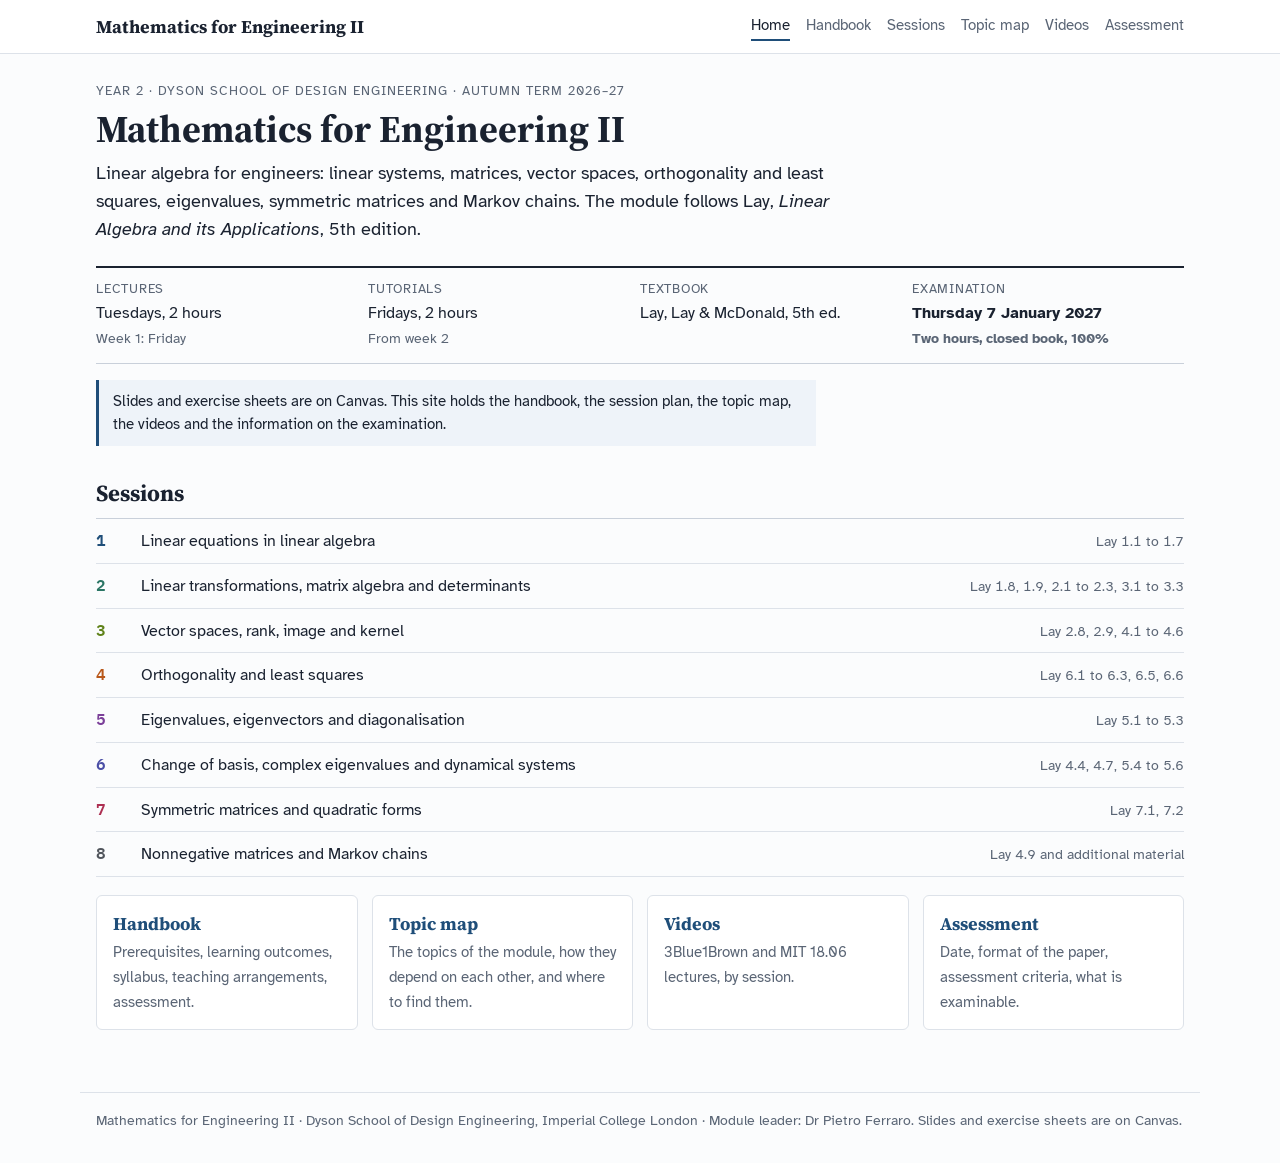
==== index.html @ e42fed83 "Course website: handbook, sessions, topic map, videos, assessment" ====
<!doctype html>
<html lang="en-GB">
<head>
<meta charset="utf-8">
<meta name="viewport" content="width=device-width, initial-scale=1, viewport-fit=cover">
<title>Mathematics for Engineering II</title>
<meta name="description" content="Course site for Mathematics for Engineering II: handbook, sessions, topic map, videos and examination.">
<link rel="preconnect" href="https://fonts.googleapis.com">
<link rel="preconnect" href="https://fonts.gstatic.com" crossorigin>
<link rel="stylesheet" href="https://fonts.googleapis.com/css2?family=Atkinson+Hyperlegible:ital,wght@0,400;0,700;1,400&family=IBM+Plex+Mono:wght@500;600&family=Source+Serif+4:opsz,wght@8..60,600;8..60,700&display=swap">
<link rel="stylesheet" href="assets/site.css">

</head>
<body>
<header class="bar"><div class="in"><a class="brand" href="./">Mathematics for Engineering II</a><nav aria-label="Site"><a href="./" aria-current="page">Home</a><a href="handbook.html">Handbook</a><a href="sessions.html">Sessions</a><a href="topic-map.html">Topic map</a><a href="videos.html">Videos</a><a href="assessment.html">Assessment</a></nav></div></header>
<main>
<div class="eyebrow">Year 2 · Dyson School of Design Engineering · Autumn Term 2026–27</div>
<h1>Mathematics for Engineering II</h1>
<p class="lede">Linear algebra for engineers: linear systems, matrices, vector spaces, orthogonality and least squares,
eigenvalues, symmetric matrices and Markov chains. The module follows Lay, <i>Linear Algebra and its Applications</i>, 5th edition.</p>
<dl class="facts">
  <div><dt>Lectures</dt><dd>Tuesdays, 2 hours<br><span class="small">Week 1: Friday</span></dd></div>
  <div><dt>Tutorials</dt><dd>Fridays, 2 hours<br><span class="small">From week 2</span></dd></div>
  <div><dt>Textbook</dt><dd>Lay, Lay &amp; McDonald, 5th ed.</dd></div>
  <div class="hl"><dt>Examination</dt><dd>Thursday 7 January 2027<br><span class="small">Two hours, closed book, 100%</span></dd></div>
</dl>
<div class="notice">Slides and exercise sheets are on Canvas. This site holds the handbook, the session plan, the topic map,
the videos and the information on the examination.</div>
<h2>Sessions</h2>
<ol class="plan"><li style="--sc: var(--s1)"><span class="n">1</span><a href="sessions.html#s1">Linear equations in linear algebra</a><span class="l">Lay 1.1 to 1.7</span></li><li style="--sc: var(--s2)"><span class="n">2</span><a href="sessions.html#s2">Linear transformations, matrix algebra and determinants</a><span class="l">Lay 1.8, 1.9, 2.1 to 2.3, 3.1 to 3.3</span></li><li style="--sc: var(--s3)"><span class="n">3</span><a href="sessions.html#s3">Vector spaces, rank, image and kernel</a><span class="l">Lay 2.8, 2.9, 4.1 to 4.6</span></li><li style="--sc: var(--s4)"><span class="n">4</span><a href="sessions.html#s4">Orthogonality and least squares</a><span class="l">Lay 6.1 to 6.3, 6.5, 6.6</span></li><li style="--sc: var(--s5)"><span class="n">5</span><a href="sessions.html#s5">Eigenvalues, eigenvectors and diagonalisation</a><span class="l">Lay 5.1 to 5.3</span></li><li style="--sc: var(--s6)"><span class="n">6</span><a href="sessions.html#s6">Change of basis, complex eigenvalues and dynamical systems</a><span class="l">Lay 4.4, 4.7, 5.4 to 5.6</span></li><li style="--sc: var(--s7)"><span class="n">7</span><a href="sessions.html#s7">Symmetric matrices and quadratic forms</a><span class="l">Lay 7.1, 7.2</span></li><li style="--sc: var(--s8)"><span class="n">8</span><a href="sessions.html#s8">Nonnegative matrices and Markov chains</a><span class="l">Lay 4.9 and additional material</span></li></ol>
<div class="cards">
  <a class="card" href="handbook.html"><b>Handbook</b><span>Prerequisites, learning outcomes, syllabus, teaching arrangements, assessment.</span></a>
  <a class="card" href="topic-map.html"><b>Topic map</b><span>The topics of the module, how they depend on each other, and where to find them.</span></a>
  <a class="card" href="videos.html"><b>Videos</b><span>3Blue1Brown and MIT 18.06 lectures, by session.</span></a>
  <a class="card" href="assessment.html"><b>Assessment</b><span>Date, format of the paper, assessment criteria, what is examinable.</span></a>
</div>
</main>
<footer class="site">Mathematics for Engineering II · Dyson School of Design Engineering, Imperial College London · Module leader: Dr Pietro Ferraro. Slides and exercise sheets are on Canvas.</footer>
</body>
</html>
---- assets/site.css ----
/* Mathematics for Engineering II: course site.
   Layout: a narrow reading column for prose pages, a wider column for session cards; one header bar. */
:root {
  --bg: #fbfcfd; --surface: #ffffff; --ink: #1a2230; --muted: #5a6575; --line: #dde2e9; --rule: #c9d0da;
  --accent: #1f4e79; --accent-ink: #ffffff; --soft: #eef3f9; --focus: #0b5fff;
  --s1: #1f4e79; --s2: #2a7564; --s3: #5f8219; --s4: #b9581a; --s5: #7b3f99; --s6: #4b4fa6; --s7: #ad2f52; --s8: #50555c;
  --f-display: "Source Serif 4", Georgia, "Times New Roman", serif;
  --f-body: "Atkinson Hyperlegible", "Segoe UI", system-ui, -apple-system, sans-serif;
  --f-code: "IBM Plex Mono", ui-monospace, "SFMono-Regular", Menlo, Consolas, monospace;
}
@media (prefers-color-scheme: dark) { :root:not([data-theme="light"]) {
  --bg: #11151b; --surface: #171c24; --ink: #e6eaf0; --muted: #9ea8b6; --line: #2b323d; --rule: #3a4350;
  --accent: #8fbbe6; --accent-ink: #0e1a27; --soft: #1a2431; --focus: #7aa7ff;
  --s1: #7fb0e0; --s2: #6cc3ad; --s3: #a8c766; --s4: #f0a06a; --s5: #c79ae0; --s6: #9fa3f0; --s7: #f08aa6; --s8: #b7bcc3;
  color-scheme: dark } }
:root[data-theme="dark"] {
  --bg: #11151b; --surface: #171c24; --ink: #e6eaf0; --muted: #9ea8b6; --line: #2b323d; --rule: #3a4350;
  --accent: #8fbbe6; --accent-ink: #0e1a27; --soft: #1a2431; --focus: #7aa7ff;
  --s1: #7fb0e0; --s2: #6cc3ad; --s3: #a8c766; --s4: #f0a06a; --s5: #c79ae0; --s6: #9fa3f0; --s7: #f08aa6; --s8: #b7bcc3;
  color-scheme: dark }

* { box-sizing: border-box }
html { -webkit-text-size-adjust: 100% }
body { margin: 0; background: var(--bg); color: var(--ink); font-family: var(--f-body); font-size: 16px; line-height: 1.55 }
a { color: var(--accent); text-underline-offset: 2px }
a:focus-visible, button:focus-visible { outline: 2.5px solid var(--focus); outline-offset: 2px; border-radius: 2px }

.bar { background: var(--surface); border-bottom: 1px solid var(--line) }
.bar .in { max-width: 1120px; margin: 0 auto; display: flex; flex-wrap: wrap; align-items: center; gap: 6px 22px; padding-block: 12px;
  padding-left: max(16px, env(safe-area-inset-left, 0px)); padding-right: max(16px, env(safe-area-inset-right, 0px)) }
.brand { font-family: var(--f-display); font-weight: 700; font-size: 18px; color: var(--ink); text-decoration: none; margin-right: auto }
.bar nav { display: flex; flex-wrap: wrap; gap: 4px 16px; font-size: 15px }
.bar nav a { color: var(--muted); text-decoration: none; padding: 2px 0; border-bottom: 2px solid transparent }
.bar nav a:hover { color: var(--ink) }
.bar nav a[aria-current="page"] { color: var(--ink); border-bottom-color: var(--accent) }

main { max-width: 1120px; margin: 0 auto; padding-block: 28px 56px;
  padding-left: max(16px, env(safe-area-inset-left, 0px)); padding-right: max(16px, env(safe-area-inset-right, 0px)) }
.prose { max-width: 72ch }
h1 { font-family: var(--f-display); font-weight: 700; font-size: clamp(28px, 4vw, 38px); line-height: 1.12; margin: 0 0 10px; text-wrap: balance }
h2 { font-family: var(--f-display); font-weight: 700; font-size: 23px; line-height: 1.2; margin: 34px 0 10px; text-wrap: balance }
h3 { font-family: var(--f-display); font-weight: 600; font-size: 18px; margin: 18px 0 6px }
p { margin: 0 0 12px }
ul { margin: 0 0 12px; padding-left: 22px }
li { margin-bottom: 4px }
.lede { font-size: 18px; color: var(--ink); max-width: 64ch }
.eyebrow { font-size: 12.5px; letter-spacing: .08em; text-transform: uppercase; color: var(--muted); margin-bottom: 6px }
.small { font-size: 14px; color: var(--muted) }
.addr { font-family: var(--f-code); font-size: 14px; user-select: all }

.facts { display: grid; grid-template-columns: repeat(auto-fit, minmax(200px, 1fr)); gap: 0; margin: 22px 0 8px;
  border-top: 2px solid var(--ink); border-bottom: 1px solid var(--rule) }
.facts div { padding: 12px 14px 12px 0; min-width: 0 }
.facts dt { font-size: 12.5px; letter-spacing: .06em; text-transform: uppercase; color: var(--muted) }
.facts dd { margin: 2px 0 0; font-size: 16px }
.facts .hl dd { font-weight: 700 }

.toc { display: flex; flex-wrap: wrap; gap: 6px 16px; font-size: 14.5px; padding: 10px 0; border-bottom: 1px solid var(--line); margin-bottom: 8px }
.toc a { color: var(--muted); text-decoration: none }
.toc a:hover { color: var(--ink); text-decoration: underline }

.tablewrap { overflow-x: auto; margin: 8px 0 14px }
table { border-collapse: collapse; width: 100%; font-size: 15px }
th { text-align: left; font-size: 12.5px; letter-spacing: .05em; text-transform: uppercase; color: var(--muted); font-weight: 700;
  border-bottom: 2px solid var(--ink); padding: 8px 12px 6px 0 }
td { border-bottom: 1px solid var(--line); padding: 9px 12px 9px 0; vertical-align: top }
td.num { font-family: var(--f-code); font-size: 14px; white-space: nowrap; color: var(--sc, var(--ink)); font-weight: 600 }
td.lay { white-space: nowrap; font-variant-numeric: tabular-nums }

.people { display: grid; gap: 8px; margin: 0 0 8px }
.people div { display: flex; flex-wrap: wrap; gap: 2px 12px; align-items: baseline }
.people dt { font-weight: 700 }
.people dd { margin: 0; color: var(--muted) }

.sessions { display: grid; gap: 18px; margin-top: 18px }
.sess { border-top: 3px solid var(--sc); background: var(--surface); border-left: 1px solid var(--line); border-right: 1px solid var(--line);
  border-bottom: 1px solid var(--line); border-radius: 0 0 6px 6px; padding: 14px 18px 16px; scroll-margin-top: 16px }
.sess header { display: flex; flex-wrap: wrap; gap: 4px 14px; align-items: baseline }
.sess .no { font-family: var(--f-code); font-weight: 600; color: var(--sc); font-size: 14px; letter-spacing: .03em }
.sess h2 { margin: 0; font-size: 21px }
.sess .meta { font-size: 14px; color: var(--muted) }
.sess .cols { display: grid; grid-template-columns: minmax(0, 1.25fr) minmax(0, 1fr); gap: 8px 28px; margin-top: 10px }
@media (max-width: 760px) { .sess .cols { grid-template-columns: minmax(0, 1fr) } }
.sess h3 { font-family: var(--f-body); font-size: 12.5px; letter-spacing: .07em; text-transform: uppercase; color: var(--muted); font-weight: 700; margin: 12px 0 6px }
.topics { display: flex; flex-wrap: wrap; gap: 6px }
.topics a { font-size: 14px; text-decoration: none; color: var(--ink); border: 1.5px solid var(--sc); border-radius: 4px; padding: 1px 8px 2px; background: var(--bg) }
.topics a b { font-family: var(--f-code); color: var(--sc); margin-right: 4px; font-size: 13px }
.topics a:hover { background: var(--soft) }
.ex { display: grid; grid-template-columns: auto 1fr; gap: 2px 12px; font-size: 14.5px; margin: 0 }
.ex dt { font-family: var(--f-code); font-weight: 600; font-size: 13.5px }
.ex dd { margin: 0; font-variant-numeric: tabular-nums }
.vlist { list-style: none; padding: 0; margin: 0; display: grid; gap: 8px }
.vlist li { margin: 0; display: grid; grid-template-columns: auto minmax(0, 1fr); gap: 2px 10px; align-items: baseline }
.src { font-family: var(--f-code); font-size: 11.5px; font-weight: 600; letter-spacing: .04em; border: 1px solid currentColor; border-radius: 3px;
  padding: 0 5px; color: var(--muted); white-space: nowrap }
.src.b1b { color: var(--s1) }
.vlist a { font-weight: 700; text-decoration: none }
.vlist a:hover { text-decoration: underline }
.vlist span.note { display: block; font-size: 14px; color: var(--muted) }

.cards { display: grid; grid-template-columns: repeat(auto-fit, minmax(240px, 1fr)); gap: 14px; margin: 18px 0 6px }
.card { display: block; text-decoration: none; color: var(--ink); background: var(--surface); border: 1px solid var(--line); border-radius: 6px; padding: 14px 16px }
.card:hover { border-color: var(--accent) }
.card b { display: block; font-family: var(--f-display); font-size: 18px; margin-bottom: 2px; color: var(--accent) }
.card span { font-size: 14.5px; color: var(--muted) }

.plan { list-style: none; padding: 0; margin: 10px 0 0; display: grid; gap: 0; border-top: 1px solid var(--rule) }
.plan li { margin: 0; display: grid; grid-template-columns: 2.2em minmax(0, 1fr) auto; gap: 10px; padding: 9px 0; border-bottom: 1px solid var(--line); align-items: baseline }
.plan .n { font-family: var(--f-code); font-weight: 600; color: var(--sc) }
.plan a { color: var(--ink); text-decoration: none }
.plan a:hover { text-decoration: underline }
.plan .l { font-size: 14px; color: var(--muted); font-variant-numeric: tabular-nums; text-align: right }
@media (max-width: 560px) { .plan li { grid-template-columns: 2.2em minmax(0, 1fr) } .plan .l { grid-column: 2; text-align: left } }

.notice { border-left: 3px solid var(--accent); background: var(--soft); padding: 10px 14px; margin: 16px 0; font-size: 15px; max-width: 72ch }
footer.site { max-width: 1120px; margin: 0 auto; padding-block: 18px 32px; font-size: 13.5px; color: var(--muted); border-top: 1px solid var(--line);
  padding-left: max(16px, env(safe-area-inset-left, 0px)); padding-right: max(16px, env(safe-area-inset-right, 0px)) }
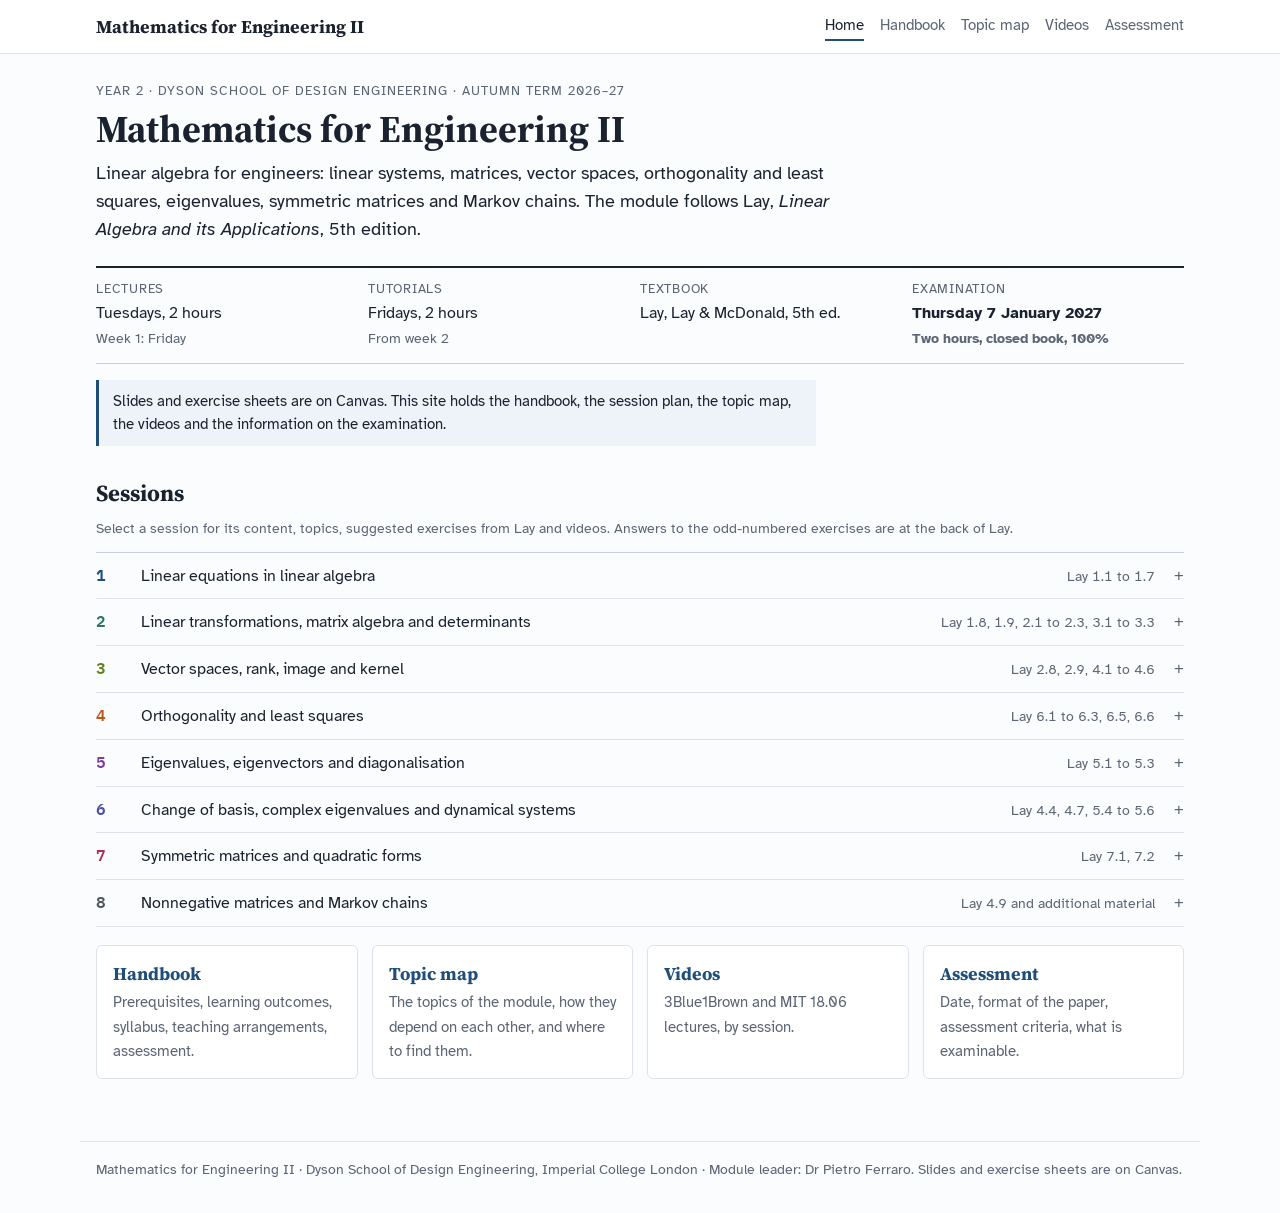
==== commit fb5a73f3: "Sessions folded into the home page; sessions.html redirects there" ====
--- a/index.html
+++ b/index.html
@@ -7,12 +7,12 @@
 <meta name="description" content="Course site for Mathematics for Engineering II: handbook, sessions, topic map, videos and examination.">
 <link rel="preconnect" href="https://fonts.googleapis.com">
 <link rel="preconnect" href="https://fonts.gstatic.com" crossorigin>
-<link rel="stylesheet" href="https://fonts.googleapis.com/css2?family=Atkinson+Hyperlegible:ital,wght@0,400;0,700;1,400&family=IBM+Plex+Mono:wght@500;600&family=Source+Serif+4:opsz,wght@8..60,600;8..60,700&display=swap">
+<link rel="stylesheet" media="print" onload="this.media='all'" href="https://fonts.googleapis.com/css2?family=Atkinson+Hyperlegible:ital,wght@0,400;0,700;1,400&family=IBM+Plex+Mono:wght@500;600&family=Source+Serif+4:opsz,wght@8..60,600;8..60,700&display=swap">
 <link rel="stylesheet" href="assets/site.css">
 
 </head>
 <body>
-<header class="bar"><div class="in"><a class="brand" href="./">Mathematics for Engineering II</a><nav aria-label="Site"><a href="./" aria-current="page">Home</a><a href="handbook.html">Handbook</a><a href="sessions.html">Sessions</a><a href="topic-map.html">Topic map</a><a href="videos.html">Videos</a><a href="assessment.html">Assessment</a></nav></div></header>
+<header class="bar"><div class="in"><a class="brand" href="./">Mathematics for Engineering II</a><nav aria-label="Site"><a href="./" aria-current="page">Home</a><a href="handbook.html">Handbook</a><a href="topic-map.html">Topic map</a><a href="videos.html">Videos</a><a href="assessment.html">Assessment</a></nav></div></header>
 <main>
 <div class="eyebrow">Year 2 · Dyson School of Design Engineering · Autumn Term 2026–27</div>
 <h1>Mathematics for Engineering II</h1>
@@ -26,8 +26,92 @@
 </dl>
 <div class="notice">Slides and exercise sheets are on Canvas. This site holds the handbook, the session plan, the topic map,
 the videos and the information on the examination.</div>
-<h2>Sessions</h2>
-<ol class="plan"><li style="--sc: var(--s1)"><span class="n">1</span><a href="sessions.html#s1">Linear equations in linear algebra</a><span class="l">Lay 1.1 to 1.7</span></li><li style="--sc: var(--s2)"><span class="n">2</span><a href="sessions.html#s2">Linear transformations, matrix algebra and determinants</a><span class="l">Lay 1.8, 1.9, 2.1 to 2.3, 3.1 to 3.3</span></li><li style="--sc: var(--s3)"><span class="n">3</span><a href="sessions.html#s3">Vector spaces, rank, image and kernel</a><span class="l">Lay 2.8, 2.9, 4.1 to 4.6</span></li><li style="--sc: var(--s4)"><span class="n">4</span><a href="sessions.html#s4">Orthogonality and least squares</a><span class="l">Lay 6.1 to 6.3, 6.5, 6.6</span></li><li style="--sc: var(--s5)"><span class="n">5</span><a href="sessions.html#s5">Eigenvalues, eigenvectors and diagonalisation</a><span class="l">Lay 5.1 to 5.3</span></li><li style="--sc: var(--s6)"><span class="n">6</span><a href="sessions.html#s6">Change of basis, complex eigenvalues and dynamical systems</a><span class="l">Lay 4.4, 4.7, 5.4 to 5.6</span></li><li style="--sc: var(--s7)"><span class="n">7</span><a href="sessions.html#s7">Symmetric matrices and quadratic forms</a><span class="l">Lay 7.1, 7.2</span></li><li style="--sc: var(--s8)"><span class="n">8</span><a href="sessions.html#s8">Nonnegative matrices and Markov chains</a><span class="l">Lay 4.9 and additional material</span></li></ol>
+<h2 id="sessions">Sessions</h2>
+<p class="small">Select a session for its content, topics, suggested exercises from Lay and videos. Answers to the odd-numbered exercises are at the back of Lay.</p>
+<div class="sessions"><details class="sess" id="s1" style="--sc: var(--s1)">
+<summary><span class="n">1</span><span class="t">Linear equations in linear algebra</span><span class="l">Lay 1.1 to 1.7</span></summary>
+<div class="cols"><div>
+<p>Three engineering problems that lead to a matrix equation. Systems of linear equations, row reduction and echelon forms, pivots, existence and uniqueness. Linear combinations and span. The matrix equation <i>Ax</i> = <i>b</i> and its solution sets. Linear independence.</p>
+<h3>Topics</h3><div class="topics"><a href="topic-map.html#1a"><b>1a</b>Row reduction</a><a href="topic-map.html#1b"><b>1b</b>Existence, uniqueness</a><a href="topic-map.html#1c"><b>1c</b>Span</a><a href="topic-map.html#1d"><b>1d</b>Ax = b</a><a href="topic-map.html#1e"><b>1e</b>Solution sets</a><a href="topic-map.html#1f"><b>1f</b>Linear independence</a></div>
+<h3>Exercises from Lay</h3><dl class="ex"><dt>1.1</dt><dd>3, 7, 11, 13, 17, 19, 23</dd><dt>1.2</dt><dd>1, 3, 7, 11, 17, 21, 23</dd><dt>1.3</dt><dd>5, 9, 11, 13, 15, 19, 23</dd><dt>1.4</dt><dd>1, 5, 9, 13, 17, 19, 23</dd><dt>1.5</dt><dd>1, 5, 7, 11, 17, 23, 29</dd><dt>1.7</dt><dd>1, 5, 9, 11, 15, 21, 33</dd></dl><p class="small">Tutorial: Tutorial sheet 1 (with Session 2), on Canvas.</p>
+</div><div>
+<h3>Videos</h3><ul class="vlist"><li><span class="src b1b">3B1B</span><div><a href="https://www.youtube.com/watch?v=fNk_zzaMoSs">Vectors (Essence of linear algebra, chapter 1)</a><span class="note">What a vector is, and the two operations, addition and scaling, that the whole module is built on.</span></div></li><li><span class="src b1b">3B1B</span><div><a href="https://www.3blue1brown.com/lessons/span">Linear combinations, span, and basis vectors (chapter 2)</a><span class="note">The picture behind Session 1: a span is a line, a plane, or everything.</span></div></li><li><span class="src">MIT</span><div><a href="https://ocw.mit.edu/courses/18-06-linear-algebra-spring-2010/resources/lecture-1-the-geometry-of-linear-equations/">Lecture 1: The geometry of linear equations</a><span class="note">Rows as planes, columns as vectors to combine.</span></div></li><li><span class="src">MIT</span><div><a href="https://ocw.mit.edu/courses/18-06-linear-algebra-spring-2010/resources/lecture-2-elimination-with-matrices/">Lecture 2: Elimination with matrices</a><span class="note">Row reduction done by hand, step by step.</span></div></li></ul>
+</div></div>
+</details><details class="sess" id="s2" style="--sc: var(--s2)">
+<summary><span class="n">2</span><span class="t">Linear transformations, matrix algebra and determinants</span><span class="l">Lay 1.8, 1.9, 2.1 to 2.3, 3.1 to 3.3</span></summary>
+<div class="cols"><div>
+<p>Linear transformations and their standard matrix. Matrix operations, the inverse of a matrix and the Invertible Matrix Theorem. Determinants: cofactor expansion, computation by Gaussian elimination, area and volume.</p>
+<h3>Topics</h3><div class="topics"><a href="topic-map.html#2a"><b>2a</b>Linear transformations</a><a href="topic-map.html#2b"><b>2b</b>One-to-one, onto</a><a href="topic-map.html#2c"><b>2c</b>Matrix operations</a><a href="topic-map.html#2d"><b>2d</b>The inverse</a><a href="topic-map.html#2e"><b>2e</b>Invertible Matrix Theorem</a><a href="topic-map.html#2f"><b>2f</b>Determinants</a><a href="topic-map.html#2g"><b>2g</b>Area and volume</a></div>
+<h3>Exercises from Lay</h3><dl class="ex"><dt>1.8</dt><dd>1, 3, 9, 13, 17, 21</dd><dt>1.9</dt><dd>1, 3, 5, 7, 17, 25, 29</dd><dt>2.1</dt><dd>1, 3, 5, 7, 15, 21, 27</dd><dt>2.2</dt><dd>1, 5, 9, 13, 21, 29, 31</dd><dt>2.3</dt><dd>1, 3, 5, 11, 15, 21, 33</dd><dt>3.1</dt><dd>1, 5, 9, 13, 19, 39</dd><dt>3.2</dt><dd>1, 5, 9, 21, 25, 27, 31</dd><dt>3.3</dt><dd>19, 21, 23, 25, 27, 29</dd></dl><p class="small">Tutorial: Tutorial sheet 1 (with Session 1), on Canvas.</p>
+</div><div>
+<h3>Videos</h3><ul class="vlist"><li><span class="src b1b">3B1B</span><div><a href="https://www.3blue1brown.com/lessons/linear-transformations">Linear transformations and matrices (chapter 3)</a><span class="note">Why the columns of a matrix are where the basis vectors land.</span></div></li><li><span class="src b1b">3B1B</span><div><a href="https://www.3blue1brown.com/lessons/matrix-multiplication">Matrix multiplication as composition (chapter 4)</a><span class="note">Why AB means &quot;do B, then A&quot;, and why AB is not BA.</span></div></li><li><span class="src b1b">3B1B</span><div><a href="https://www.3blue1brown.com/lessons/3d-transformations">Three-dimensional linear transformations (chapter 5)</a><span class="note">The same ideas in three dimensions.</span></div></li><li><span class="src b1b">3B1B</span><div><a href="https://www.youtube.com/watch?v=Ip3X9LOh2dk">The determinant (chapter 6)</a><span class="note">The determinant as the factor by which areas and volumes change.</span></div></li><li><span class="src">MIT</span><div><a href="https://ocw.mit.edu/courses/18-06-linear-algebra-spring-2010/resources/lecture-3-multiplication-and-inverse-matrices/">Lecture 3: Multiplication and inverse matrices</a><span class="note">Four ways to multiply matrices; the inverse by elimination.</span></div></li><li><span class="src">MIT</span><div><a href="https://ocw.mit.edu/courses/18-06-linear-algebra-spring-2010/resources/lecture-18-properties-of-determinants/">Lecture 18: Properties of determinants</a><span class="note">The rules for row operations, derived from three properties.</span></div></li></ul>
+</div></div>
+</details><details class="sess" id="s3" style="--sc: var(--s3)">
+<summary><span class="n">3</span><span class="t">Vector spaces, rank, image and kernel</span><span class="l">Lay 2.8, 2.9, 4.1 to 4.6</span></summary>
+<div class="cols"><div>
+<p>Vector spaces and subspaces. The column space (the set of attainable outputs) and the null space (the set of inputs mapped to zero). Basis, coordinates and dimension. Rank and the Rank Theorem.</p>
+<h3>Topics</h3><div class="topics"><a href="topic-map.html#3a"><b>3a</b>Subspaces</a><a href="topic-map.html#3b"><b>3b</b>Nul A, Col A</a><a href="topic-map.html#3c"><b>3c</b>Basis</a><a href="topic-map.html#3d"><b>3d</b>Coordinates</a><a href="topic-map.html#3e"><b>3e</b>Dimension</a><a href="topic-map.html#3f"><b>3f</b>Rank</a></div>
+<h3>Exercises from Lay</h3><dl class="ex"><dt>2.8</dt><dd>1, 5, 7, 11, 15, 21, 23</dd><dt>2.9</dt><dd>1, 3, 7, 9, 13, 17, 19</dd><dt>4.1</dt><dd>1, 3, 5, 9, 11, 13, 23</dd><dt>4.2</dt><dd>1, 3, 7, 11, 15, 21, 25</dd><dt>4.3</dt><dd>1, 3, 9, 11, 13, 15, 21</dd><dt>4.4</dt><dd>1, 3, 7, 11, 13, 15, 19</dd><dt>4.5</dt><dd>1, 5, 9, 11, 13, 19, 21</dd><dt>4.6</dt><dd>1, 3, 5, 7, 9, 13, 17</dd></dl><p class="small">Tutorial: Tutorial sheet 2, on Canvas.</p>
+</div><div>
+<h3>Videos</h3><ul class="vlist"><li><span class="src b1b">3B1B</span><div><a href="https://www.3blue1brown.com/lessons/inverse-matrices">Inverse matrices, column space and null space (chapter 7)</a><span class="note">Col A as the set of outputs, Nul A as the set of inputs sent to zero.</span></div></li><li><span class="src b1b">3B1B</span><div><a href="https://www.3blue1brown.com/lessons/nonsquare-matrices">Nonsquare matrices as transformations between dimensions (chapter 8)</a><span class="note">Maps from one space to another, as in Session 3.</span></div></li><li><span class="src b1b">3B1B</span><div><a href="https://www.youtube.com/watch?v=TgKwz5Ikpc8">Abstract vector spaces (chapter 16)</a><span class="note">Functions as vectors: why the definitions do not mention arrows at all.</span></div></li><li><span class="src">MIT</span><div><a href="https://ocw.mit.edu/courses/18-06-linear-algebra-spring-2010/resources/lecture-6-column-space-and-nullspace/">Lecture 6: Column space and nullspace</a></div></li><li><span class="src">MIT</span><div><a href="https://ocw.mit.edu/courses/18-06-linear-algebra-spring-2010/resources/lecture-9-independence-basis-and-dimension/">Lecture 9: Independence, basis, and dimension</a></div></li><li><span class="src">MIT</span><div><a href="https://ocw.mit.edu/courses/18-06-linear-algebra-spring-2010/resources/lecture-10-the-four-fundamental-subspaces/">Lecture 10: The four fundamental subspaces</a><span class="note">Row space, null space, column space and left null space, and how they fit together.</span></div></li></ul>
+</div></div>
+</details><details class="sess" id="s4" style="--sc: var(--s4)">
+<summary><span class="n">4</span><span class="t">Orthogonality and least squares</span><span class="l">Lay 6.1 to 6.3, 6.5, 6.6</span></summary>
+<div class="cols"><div>
+<p>Inner product, length and orthogonality. Orthogonal sets and orthogonal projection. Least-squares problems and the normal equations: the treatment of systems that admit no exact solution. Least-squares lines and linear models.</p>
+<h3>Topics</h3><div class="topics"><a href="topic-map.html#4a"><b>4a</b>Inner product</a><a href="topic-map.html#4b"><b>4b</b>Orthogonality</a><a href="topic-map.html#4c"><b>4c</b>Orthogonal sets</a><a href="topic-map.html#4d"><b>4d</b>Projection</a><a href="topic-map.html#4e"><b>4e</b>Fourier series</a><a href="topic-map.html#4f"><b>4f</b>Least squares</a><a href="topic-map.html#4g"><b>4g</b>Linear models</a></div>
+<h3>Exercises from Lay</h3><dl class="ex"><dt>6.1</dt><dd>1, 5, 7, 11, 15, 19, 25</dd><dt>6.2</dt><dd>1, 5, 9, 11, 13, 17, 23</dd><dt>6.3</dt><dd>1, 3, 7, 9, 11, 13, 21</dd><dt>6.5</dt><dd>1, 3, 5, 7, 9, 11, 17</dd><dt>6.6</dt><dd>1, 3, 5, 7, 9, 11, 14</dd></dl><p class="small">Tutorial: Tutorial sheet 3, on Canvas.</p>
+</div><div>
+<h3>Videos</h3><ul class="vlist"><li><span class="src b1b">3B1B</span><div><a href="https://www.3blue1brown.com/lessons/dot-products">Dot products and duality (chapter 9)</a><span class="note">Why the inner product measures projection onto a line.</span></div></li><li><span class="src b1b">3B1B</span><div><a href="https://www.3blue1brown.com/lessons/fourier-series">But what is a Fourier series?</a><span class="note">Fourier series, the example at the end of Session 4.</span></div></li><li><span class="src">MIT</span><div><a href="https://ocw.mit.edu/courses/18-06-linear-algebra-spring-2010/resources/lecture-14-orthogonal-vectors-and-subspaces/">Lecture 14: Orthogonal vectors and subspaces</a></div></li><li><span class="src">MIT</span><div><a href="https://ocw.mit.edu/courses/18-06-linear-algebra-spring-2010/resources/lecture-15-projections-onto-subspaces/">Lecture 15: Projections onto subspaces</a></div></li><li><span class="src">MIT</span><div><a href="https://ocw.mit.edu/courses/18-06-linear-algebra-spring-2010/resources/lecture-16-projection-matrices-and-least-squares/">Lecture 16: Projection matrices and least squares</a><span class="note">Fitting a line by least squares, as in Lay 6.5 and 6.6.</span></div></li></ul>
+</div></div>
+</details><details class="sess" id="s5" style="--sc: var(--s5)">
+<summary><span class="n">5</span><span class="t">Eigenvalues, eigenvectors and diagonalisation</span><span class="l">Lay 5.1 to 5.3</span></summary>
+<div class="cols"><div>
+<p>Eigenvalues and eigenvectors in <i>n</i> dimensions. The characteristic equation and similar matrices. Diagonalisation: a basis in which the matrix becomes diagonal, and the computation of <i>A</i><sup><i>k</i></sup>.</p>
+<h3>Topics</h3><div class="topics"><a href="topic-map.html#5a"><b>5a</b>Eigenvalues</a><a href="topic-map.html#5b"><b>5b</b>Characteristic equation</a><a href="topic-map.html#5c"><b>5c</b>Diagonalisation</a></div>
+<h3>Exercises from Lay</h3><p class="small">Listed on the last slide of the session.</p>
+</div><div>
+<h3>Videos</h3><ul class="vlist"><li><span class="src b1b">3B1B</span><div><a href="https://www.3blue1brown.com/lessons/eigenvalues">Eigenvectors and eigenvalues (chapter 14)</a><span class="note">The vectors that a matrix only stretches.</span></div></li><li><span class="src b1b">3B1B</span><div><a href="https://www.3blue1brown.com/lessons/quick-eigen">A quick trick for computing eigenvalues (chapter 15)</a><span class="note">A shortcut for 2×2 matrices, from the trace and the determinant.</span></div></li><li><span class="src">MIT</span><div><a href="https://ocw.mit.edu/courses/18-06-linear-algebra-spring-2010/resources/lecture-21-eigenvalues-and-eigenvectors/">Lecture 21: Eigenvalues and eigenvectors</a></div></li><li><span class="src">MIT</span><div><a href="https://ocw.mit.edu/courses/18-06-linear-algebra-spring-2010/resources/lecture-22-diagonalization-and-powers-of-a/">Lecture 22: Diagonalization and powers of A</a></div></li></ul>
+</div></div>
+</details><details class="sess" id="s6" style="--sc: var(--s6)">
+<summary><span class="n">6</span><span class="t">Change of basis, complex eigenvalues and dynamical systems</span><span class="l">Lay 4.4, 4.7, 5.4 to 5.6</span></summary>
+<div class="cols"><div>
+<p>Change of basis and the matrix of a linear transformation. Complex eigenvalues and what they mean geometrically. Long-run behaviour and stability of discrete dynamical systems.</p>
+<h3>Topics</h3><div class="topics"><a href="topic-map.html#6a"><b>6a</b>Change of basis</a><a href="topic-map.html#6b"><b>6b</b>Complex eigenvalues</a><a href="topic-map.html#6c"><b>6c</b>Dynamical systems</a></div>
+<h3>Exercises from Lay</h3><p class="small">Listed on the last slide of the session.</p>
+</div><div>
+<h3>Videos</h3><ul class="vlist"><li><span class="src b1b">3B1B</span><div><a href="https://www.3blue1brown.com/lessons/change-of-basis">Change of basis (chapter 13)</a><span class="note">The same vector described in two coordinate systems.</span></div></li><li><span class="src b1b">3B1B</span><div><a href="https://www.3blue1brown.com/lessons/eigenvalues">Eigenvectors and eigenvalues (chapter 14), second half</a><span class="note">Eigenbases: changing to a basis in which the matrix is diagonal.</span></div></li><li><span class="src">MIT</span><div><a href="https://ocw.mit.edu/courses/18-06-linear-algebra-spring-2010/resources/lecture-22-diagonalization-and-powers-of-a/">Lecture 22: Diagonalization and powers of A</a><span class="note">Powers of A and long-run behaviour.</span></div></li><li><span class="src">MIT</span><div><a href="https://ocw.mit.edu/courses/18-06-linear-algebra-spring-2010/resources/lecture-31-change-of-basis-image-compression/">Lecture 31: Change of basis; image compression</a></div></li></ul>
+</div></div>
+</details><details class="sess" id="s7" style="--sc: var(--s7)">
+<summary><span class="n">7</span><span class="t">Symmetric matrices and quadratic forms</span><span class="l">Lay 7.1, 7.2</span></summary>
+<div class="cols"><div>
+<p>Diagonalisation of symmetric matrices (the spectral theorem). Quadratic forms and their classification.</p>
+<h3>Topics</h3><div class="topics"><a href="topic-map.html#7a"><b>7a</b>Symmetric matrices</a><a href="topic-map.html#7b"><b>7b</b>Quadratic forms</a></div>
+<h3>Exercises from Lay</h3><p class="small">Listed on the last slide of the session.</p>
+</div><div>
+<h3>Videos</h3><ul class="vlist"><li><span class="src">MIT</span><div><a href="https://ocw.mit.edu/courses/18-06-linear-algebra-spring-2010/resources/lecture-25-symmetric-matrices-and-positive-definiteness/">Lecture 25: Symmetric matrices and positive definiteness</a><span class="note">3Blue1Brown has no video on this topic.</span></div></li><li><span class="src">MIT</span><div><a href="https://ocw.mit.edu/courses/18-06-linear-algebra-spring-2010/resources/lecture-27-positive-definite-matrices-and-minima/">Lecture 27: Positive definite matrices and minima</a><span class="note">Quadratic forms and their classification.</span></div></li></ul>
+</div></div>
+</details><details class="sess" id="s8" style="--sc: var(--s8)">
+<summary><span class="n">8</span><span class="t">Nonnegative matrices and Markov chains</span><span class="l">Lay 4.9 and additional material</span></summary>
+<div class="cols"><div>
+<p>Stochastic matrices and state transition diagrams. Stationary distributions and the Perron–Frobenius theorem. Example: Monopoly as a Markov chain.</p>
+<h3>Topics</h3><div class="topics"><a href="topic-map.html#8a"><b>8a</b>Markov chains</a></div>
+<h3>Exercises from Lay</h3><p class="small">Listed on the last slide of the session.</p>
+</div><div>
+<h3>Videos</h3><ul class="vlist"><li><span class="src">MIT</span><div><a href="https://ocw.mit.edu/courses/18-06-linear-algebra-spring-2010/resources/lecture-24-markov-matrices-fourier-series/">Lecture 24: Markov matrices; Fourier series</a><span class="note">Steady states as eigenvectors for the eigenvalue 1. 3Blue1Brown has no video on this topic.</span></div></li></ul>
+</div></div>
+</details></div>
+<script>
+/* A link to #s3 opens Session 3; the hash is updated when a session is opened or closed. */
+(function () {
+  function openHash() { var m = /^#s[1-8]$/.exec(location.hash); if (!m) return;
+    var d = document.querySelector(location.hash); if (d && d.tagName === 'DETAILS') { d.open = true; d.scrollIntoView({ block: 'start' }); } }
+  openHash(); window.addEventListener('hashchange', openHash);
+  document.querySelectorAll('details.sess').forEach(function (d) {
+    d.addEventListener('toggle', function () { if (d.open) { try { history.replaceState(null, '', '#' + d.id); } catch (e) {} } });
+  });
+})();
+</script>
 <div class="cards">
   <a class="card" href="handbook.html"><b>Handbook</b><span>Prerequisites, learning outcomes, syllabus, teaching arrangements, assessment.</span></a>
   <a class="card" href="topic-map.html"><b>Topic map</b><span>The topics of the module, how they depend on each other, and where to find them.</span></a>
@@ -36,5 +120,32 @@
 </div>
 </main>
 <footer class="site">Mathematics for Engineering II · Dyson School of Design Engineering, Imperial College London · Module leader: Dr Pietro Ferraro. Slides and exercise sheets are on Canvas.</footer>
+<script type="speculationrules">{"prefetch":[{"where":{"href_matches":"*.html"},"eagerness":"moderate"},{"where":{"href_matches":"./"},"eagerness":"moderate"}]}</script>
+<script>
+/* Loads the other pages of the site in the background, so a click does not wait on the GitHub Pages cache.
+   All pages after the page has loaded; again on hover or touch if the copy is more than five minutes old. */
+(function () {
+  var seen = {};
+  function warm(u) {
+    var t = Date.now();
+    if (seen[u] && t - seen[u] < 300000) return;
+    seen[u] = t;
+    try { fetch(u, { credentials: 'same-origin' }).catch(function () {}); } catch (e) {}
+  }
+  var here = location.pathname.replace(/index\.html$/, '');
+  var links = [].slice.call(document.querySelectorAll('a[href]')).filter(function (a) {
+    return a.origin === location.origin && /(\.html|\/)$/.test(a.pathname) && a.pathname.replace(/index\.html$/, '') !== here;
+  });
+  function all() { links.forEach(function (a) { warm(a.href.split('#')[0]); }); }
+  window.addEventListener('load', function () {
+    if ('requestIdleCallback' in window) requestIdleCallback(all, { timeout: 2000 }); else setTimeout(all, 300);
+  });
+  links.forEach(function (a) {
+    var u = a.href.split('#')[0], go = function () { warm(u); };
+    a.addEventListener('pointerenter', go); a.addEventListener('focus', go);
+    a.addEventListener('touchstart', go, { passive: true });
+  });
+})();
+</script>
 </body>
 </html>
--- a/assets/site.css
+++ b/assets/site.css
@@ -72,14 +72,22 @@
 .people dt { font-weight: 700 }
 .people dd { margin: 0; color: var(--muted) }
 
-.sessions { display: grid; gap: 18px; margin-top: 18px }
-.sess { border-top: 3px solid var(--sc); background: var(--surface); border-left: 1px solid var(--line); border-right: 1px solid var(--line);
-  border-bottom: 1px solid var(--line); border-radius: 0 0 6px 6px; padding: 14px 18px 16px; scroll-margin-top: 16px }
-.sess header { display: flex; flex-wrap: wrap; gap: 4px 14px; align-items: baseline }
-.sess .no { font-family: var(--f-code); font-weight: 600; color: var(--sc); font-size: 14px; letter-spacing: .03em }
-.sess h2 { margin: 0; font-size: 21px }
-.sess .meta { font-size: 14px; color: var(--muted) }
-.sess .cols { display: grid; grid-template-columns: minmax(0, 1.25fr) minmax(0, 1fr); gap: 8px 28px; margin-top: 10px }
+.sessions { display: grid; gap: 0; margin-top: 10px; border-top: 1px solid var(--rule) }
+.sess { border-bottom: 1px solid var(--line); scroll-margin-top: 16px }
+.sess summary { list-style: none; cursor: pointer; display: grid; grid-template-columns: 2.2em minmax(0, 1fr) auto 1.2em; gap: 10px; align-items: baseline; padding: 10px 0 }
+.sess summary::-webkit-details-marker { display: none }
+.sess summary:hover .t { text-decoration: underline }
+.sess summary:focus-visible { outline: 2.5px solid var(--focus); outline-offset: 2px; border-radius: 2px }
+.sess summary .n { font-family: var(--f-code); font-weight: 600; color: var(--sc) }
+.sess summary .t { color: var(--ink) }
+.sess summary .l { font-size: 14px; color: var(--muted); font-variant-numeric: tabular-nums; text-align: right }
+.sess summary::after { content: "+"; font-family: var(--f-code); color: var(--muted); text-align: right; font-size: 17px; line-height: 1 }
+.sess[open] summary::after { content: "\2212" }
+.sess[open] summary { border-bottom: 1px dashed var(--line) }
+.sess[open] summary .t { font-weight: 700 }
+@media (max-width: 560px) { .sess summary { grid-template-columns: 2.2em minmax(0, 1fr) 1.2em } .sess summary .l { grid-column: 2; text-align: left } }
+.sess .cols { display: grid; grid-template-columns: minmax(0, 1.25fr) minmax(0, 1fr); gap: 8px 28px; padding: 6px 0 18px 2.2em }
+@media (max-width: 560px) { .sess .cols { padding-left: 0 } }
 @media (max-width: 760px) { .sess .cols { grid-template-columns: minmax(0, 1fr) } }
 .sess h3 { font-family: var(--f-body); font-size: 12.5px; letter-spacing: .07em; text-transform: uppercase; color: var(--muted); font-weight: 700; margin: 12px 0 6px }
 .topics { display: flex; flex-wrap: wrap; gap: 6px }
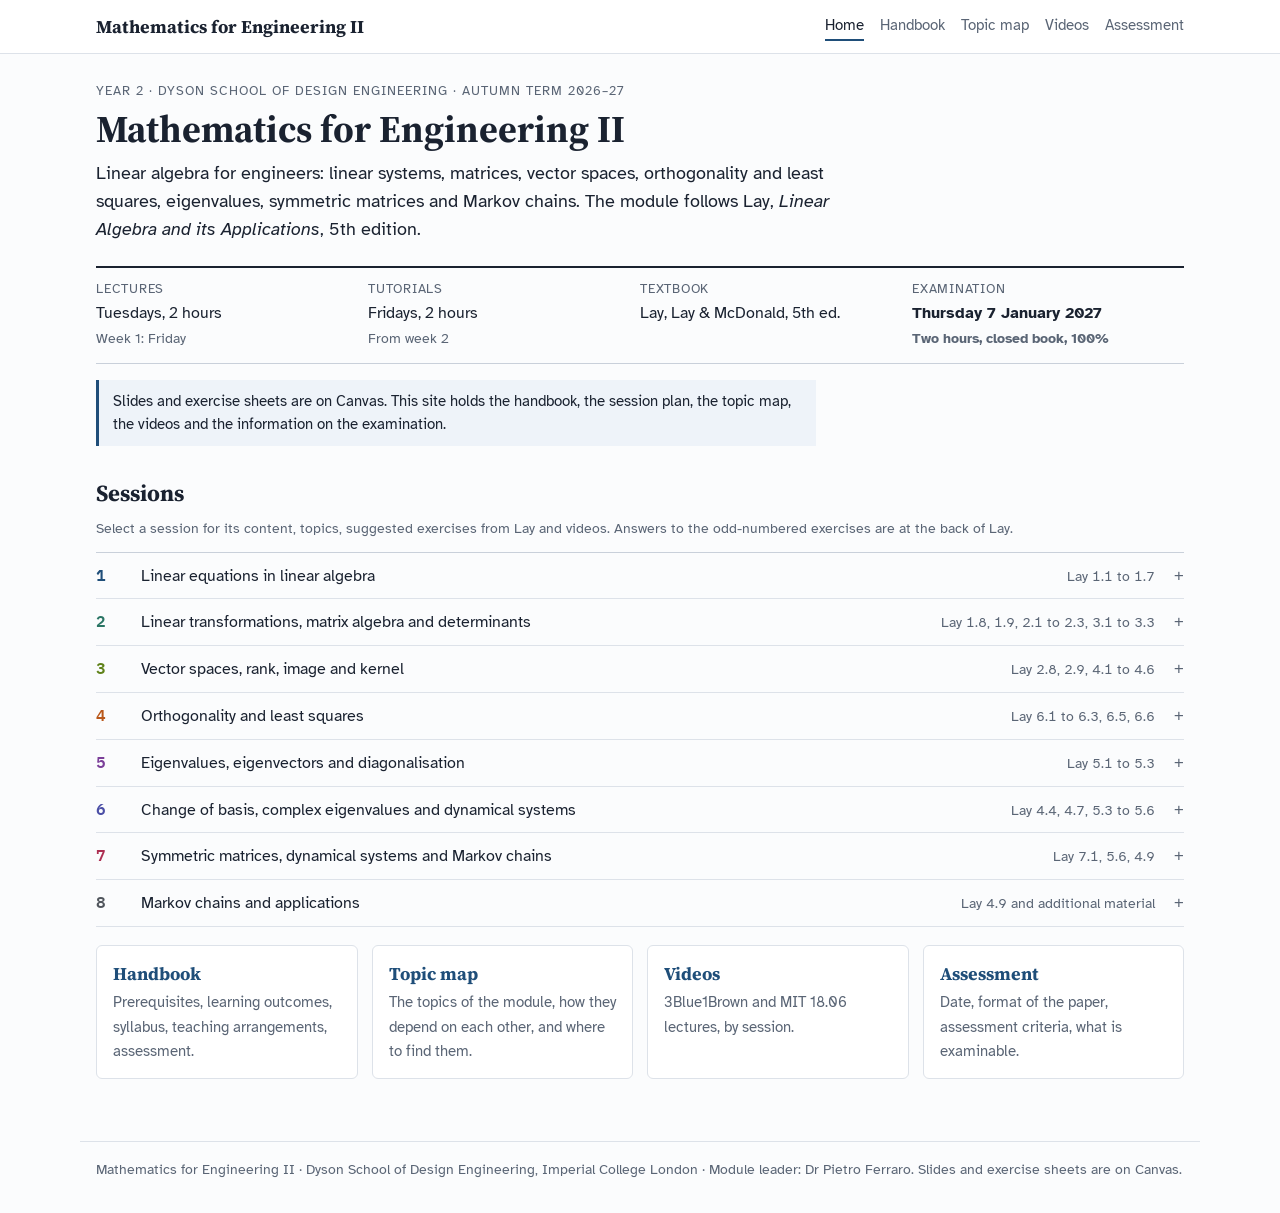
==== commit 30c3025d: "Sessions 5 to 8 updated to the current plan; Tutorials 4 to 6; quadratic forms removed Co-Authored-B" ====
--- a/index.html
+++ b/index.html
@@ -67,35 +67,35 @@
 </details><details class="sess" id="s5" style="--sc: var(--s5)">
 <summary><span class="n">5</span><span class="t">Eigenvalues, eigenvectors and diagonalisation</span><span class="l">Lay 5.1 to 5.3</span></summary>
 <div class="cols"><div>
-<p>Eigenvalues and eigenvectors in <i>n</i> dimensions. The characteristic equation and similar matrices. Diagonalisation: a basis in which the matrix becomes diagonal, and the computation of <i>A</i><sup><i>k</i></sup>.</p>
+<p>Eigenvalues and eigenvectors in <i>n</i> dimensions: the directions that a matrix only stretches. Eigenspaces. The characteristic equation and similar matrices. Powers of a matrix and diagonalisation, <i>A</i> = <i>PDP</i><sup>&minus;1</sup>. Examples: the deformation of a sheet of material, and a predator&ndash;prey model (owls and wood rats).</p>
 <h3>Topics</h3><div class="topics"><a href="topic-map.html#5a"><b>5a</b>Eigenvalues</a><a href="topic-map.html#5b"><b>5b</b>Characteristic equation</a><a href="topic-map.html#5c"><b>5c</b>Diagonalisation</a></div>
-<h3>Exercises from Lay</h3><p class="small">Listed on the last slide of the session.</p>
+<h3>Exercises from Lay</h3><dl class="ex"><dt>5.1</dt><dd>1, 3, 5, 9, 11, 17, 21</dd><dt>5.2</dt><dd>1, 3, 5, 9, 11, 15, 21</dd><dt>5.3</dt><dd>1, 3, 5, 7, 11, 13, 21</dd></dl><p class="small">Tutorial: Tutorial sheet 4, on Canvas.</p>
 </div><div>
 <h3>Videos</h3><ul class="vlist"><li><span class="src b1b">3B1B</span><div><a href="https://www.3blue1brown.com/lessons/eigenvalues">Eigenvectors and eigenvalues (chapter 14)</a><span class="note">The vectors that a matrix only stretches.</span></div></li><li><span class="src b1b">3B1B</span><div><a href="https://www.3blue1brown.com/lessons/quick-eigen">A quick trick for computing eigenvalues (chapter 15)</a><span class="note">A shortcut for 2×2 matrices, from the trace and the determinant.</span></div></li><li><span class="src">MIT</span><div><a href="https://ocw.mit.edu/courses/18-06-linear-algebra-spring-2010/resources/lecture-21-eigenvalues-and-eigenvectors/">Lecture 21: Eigenvalues and eigenvectors</a></div></li><li><span class="src">MIT</span><div><a href="https://ocw.mit.edu/courses/18-06-linear-algebra-spring-2010/resources/lecture-22-diagonalization-and-powers-of-a/">Lecture 22: Diagonalization and powers of A</a></div></li></ul>
 </div></div>
 </details><details class="sess" id="s6" style="--sc: var(--s6)">
-<summary><span class="n">6</span><span class="t">Change of basis, complex eigenvalues and dynamical systems</span><span class="l">Lay 4.4, 4.7, 5.4 to 5.6</span></summary>
+<summary><span class="n">6</span><span class="t">Change of basis, complex eigenvalues and dynamical systems</span><span class="l">Lay 4.4, 4.7, 5.3 to 5.6</span></summary>
 <div class="cols"><div>
-<p>Change of basis and the matrix of a linear transformation. Complex eigenvalues and what they mean geometrically. Long-run behaviour and stability of discrete dynamical systems.</p>
+<p>Coordinates relative to a basis and the change-of-coordinates matrix. Diagonalisation as a change of basis. Matrices that cannot be diagonalised. Complex eigenvalues as rotations combined with scalings. Discrete dynamical systems <i>x</i><sub><i>k</i>+1</sub> = <i>Ax</i><sub><i>k</i></sub>: the solution in terms of eigenvectors, the dominant eigenvalue, and the origin as an attractor. Examples: the predator&ndash;prey model with a varying parameter, and two masses connected by three springs.</p>
 <h3>Topics</h3><div class="topics"><a href="topic-map.html#6a"><b>6a</b>Change of basis</a><a href="topic-map.html#6b"><b>6b</b>Complex eigenvalues</a><a href="topic-map.html#6c"><b>6c</b>Dynamical systems</a></div>
-<h3>Exercises from Lay</h3><p class="small">Listed on the last slide of the session.</p>
+<h3>Exercises from Lay</h3><dl class="ex"><dt>4.4</dt><dd>1, 3, 5, 9, 11</dd><dt>4.7</dt><dd>1, 3, 7, 9, 11</dd><dt>5.3</dt><dd>15, 17, 23</dd><dt>5.4</dt><dd>11, 13, 15, 17</dd><dt>5.5</dt><dd>1, 3, 7, 9, 13, 15</dd><dt>5.6</dt><dd>1, 3, 5</dd></dl><p class="small">Tutorial: Tutorial sheet 5, on Canvas.</p>
 </div><div>
 <h3>Videos</h3><ul class="vlist"><li><span class="src b1b">3B1B</span><div><a href="https://www.3blue1brown.com/lessons/change-of-basis">Change of basis (chapter 13)</a><span class="note">The same vector described in two coordinate systems.</span></div></li><li><span class="src b1b">3B1B</span><div><a href="https://www.3blue1brown.com/lessons/eigenvalues">Eigenvectors and eigenvalues (chapter 14), second half</a><span class="note">Eigenbases: changing to a basis in which the matrix is diagonal.</span></div></li><li><span class="src">MIT</span><div><a href="https://ocw.mit.edu/courses/18-06-linear-algebra-spring-2010/resources/lecture-22-diagonalization-and-powers-of-a/">Lecture 22: Diagonalization and powers of A</a><span class="note">Powers of A and long-run behaviour.</span></div></li><li><span class="src">MIT</span><div><a href="https://ocw.mit.edu/courses/18-06-linear-algebra-spring-2010/resources/lecture-31-change-of-basis-image-compression/">Lecture 31: Change of basis; image compression</a></div></li></ul>
 </div></div>
 </details><details class="sess" id="s7" style="--sc: var(--s7)">
-<summary><span class="n">7</span><span class="t">Symmetric matrices and quadratic forms</span><span class="l">Lay 7.1, 7.2</span></summary>
+<summary><span class="n">7</span><span class="t">Symmetric matrices, dynamical systems and Markov chains</span><span class="l">Lay 7.1, 5.6, 4.9</span></summary>
 <div class="cols"><div>
-<p>Diagonalisation of symmetric matrices (the spectral theorem). Quadratic forms and their classification.</p>
-<h3>Topics</h3><div class="topics"><a href="topic-map.html#7a"><b>7a</b>Symmetric matrices</a><a href="topic-map.html#7b"><b>7b</b>Quadratic forms</a></div>
-<h3>Exercises from Lay</h3><p class="small">Listed on the last slide of the session.</p>
+<p>Symmetric matrices: orthogonal eigenvectors and the spectral theorem. Discrete dynamical systems, continued: repellers, saddle points, spirals and stability. Markov chains: state diagrams, stochastic matrices, Markov chains as discrete dynamical systems, regular matrices, the Perron&ndash;Frobenius theorem and steady-state vectors.</p>
+<h3>Topics</h3><div class="topics"><a href="topic-map.html#7a"><b>7a</b>Symmetric matrices</a><a href="topic-map.html#7b"><b>7b</b>Stability</a><a href="topic-map.html#7c"><b>7c</b>Markov chains</a></div>
+<h3>Exercises from Lay</h3><dl class="ex"><dt>5.6</dt><dd>7, 9, 11, 13</dd><dt>7.1</dt><dd>1, 3, 13, 15, 17</dd><dt>4.9</dt><dd>2, 5, 7, 9, 12</dd></dl><p class="small">Tutorial: Tutorial sheet 6, on Canvas.</p>
 </div><div>
-<h3>Videos</h3><ul class="vlist"><li><span class="src">MIT</span><div><a href="https://ocw.mit.edu/courses/18-06-linear-algebra-spring-2010/resources/lecture-25-symmetric-matrices-and-positive-definiteness/">Lecture 25: Symmetric matrices and positive definiteness</a><span class="note">3Blue1Brown has no video on this topic.</span></div></li><li><span class="src">MIT</span><div><a href="https://ocw.mit.edu/courses/18-06-linear-algebra-spring-2010/resources/lecture-27-positive-definite-matrices-and-minima/">Lecture 27: Positive definite matrices and minima</a><span class="note">Quadratic forms and their classification.</span></div></li></ul>
+<h3>Videos</h3><ul class="vlist"><li><span class="src">MIT</span><div><a href="https://ocw.mit.edu/courses/18-06-linear-algebra-spring-2010/resources/lecture-25-symmetric-matrices-and-positive-definiteness/">Lecture 25: Symmetric matrices and positive definiteness</a><span class="note">The first half: symmetric matrices and the spectral theorem. 3Blue1Brown has no video on this topic.</span></div></li><li><span class="src">MIT</span><div><a href="https://ocw.mit.edu/courses/18-06-linear-algebra-spring-2010/resources/lecture-22-diagonalization-and-powers-of-a/">Lecture 22: Diagonalization and powers of A</a><span class="note">Powers of A and long-run behaviour.</span></div></li><li><span class="src">MIT</span><div><a href="https://ocw.mit.edu/courses/18-06-linear-algebra-spring-2010/resources/lecture-24-markov-matrices-fourier-series/">Lecture 24: Markov matrices; Fourier series</a><span class="note">The first half: Markov matrices, and steady states as eigenvectors for the eigenvalue 1.</span></div></li></ul>
 </div></div>
 </details><details class="sess" id="s8" style="--sc: var(--s8)">
-<summary><span class="n">8</span><span class="t">Nonnegative matrices and Markov chains</span><span class="l">Lay 4.9 and additional material</span></summary>
+<summary><span class="n">8</span><span class="t">Markov chains and applications</span><span class="l">Lay 4.9 and additional material</span></summary>
 <div class="cols"><div>
-<p>Stochastic matrices and state transition diagrams. Stationary distributions and the Perron–Frobenius theorem. Example: Monopoly as a Markov chain.</p>
-<h3>Topics</h3><div class="topics"><a href="topic-map.html#8a"><b>8a</b>Markov chains</a></div>
+<p>Regular, periodic and reducible chains, read from the state diagram, and the hypotheses of the Perron&ndash;Frobenius theorem. The rate of convergence and the second eigenvalue. Applications: a random walk on the London Underground network, using real data, and the ranking of web pages (PageRank). A review of the module.</p>
+<h3>Topics</h3><div class="topics"><a href="topic-map.html#8a"><b>8a</b>Regular chains</a><a href="topic-map.html#8b"><b>8b</b>Applications</a></div>
 <h3>Exercises from Lay</h3><p class="small">Listed on the last slide of the session.</p>
 </div><div>
 <h3>Videos</h3><ul class="vlist"><li><span class="src">MIT</span><div><a href="https://ocw.mit.edu/courses/18-06-linear-algebra-spring-2010/resources/lecture-24-markov-matrices-fourier-series/">Lecture 24: Markov matrices; Fourier series</a><span class="note">Steady states as eigenvectors for the eigenvalue 1. 3Blue1Brown has no video on this topic.</span></div></li></ul>
